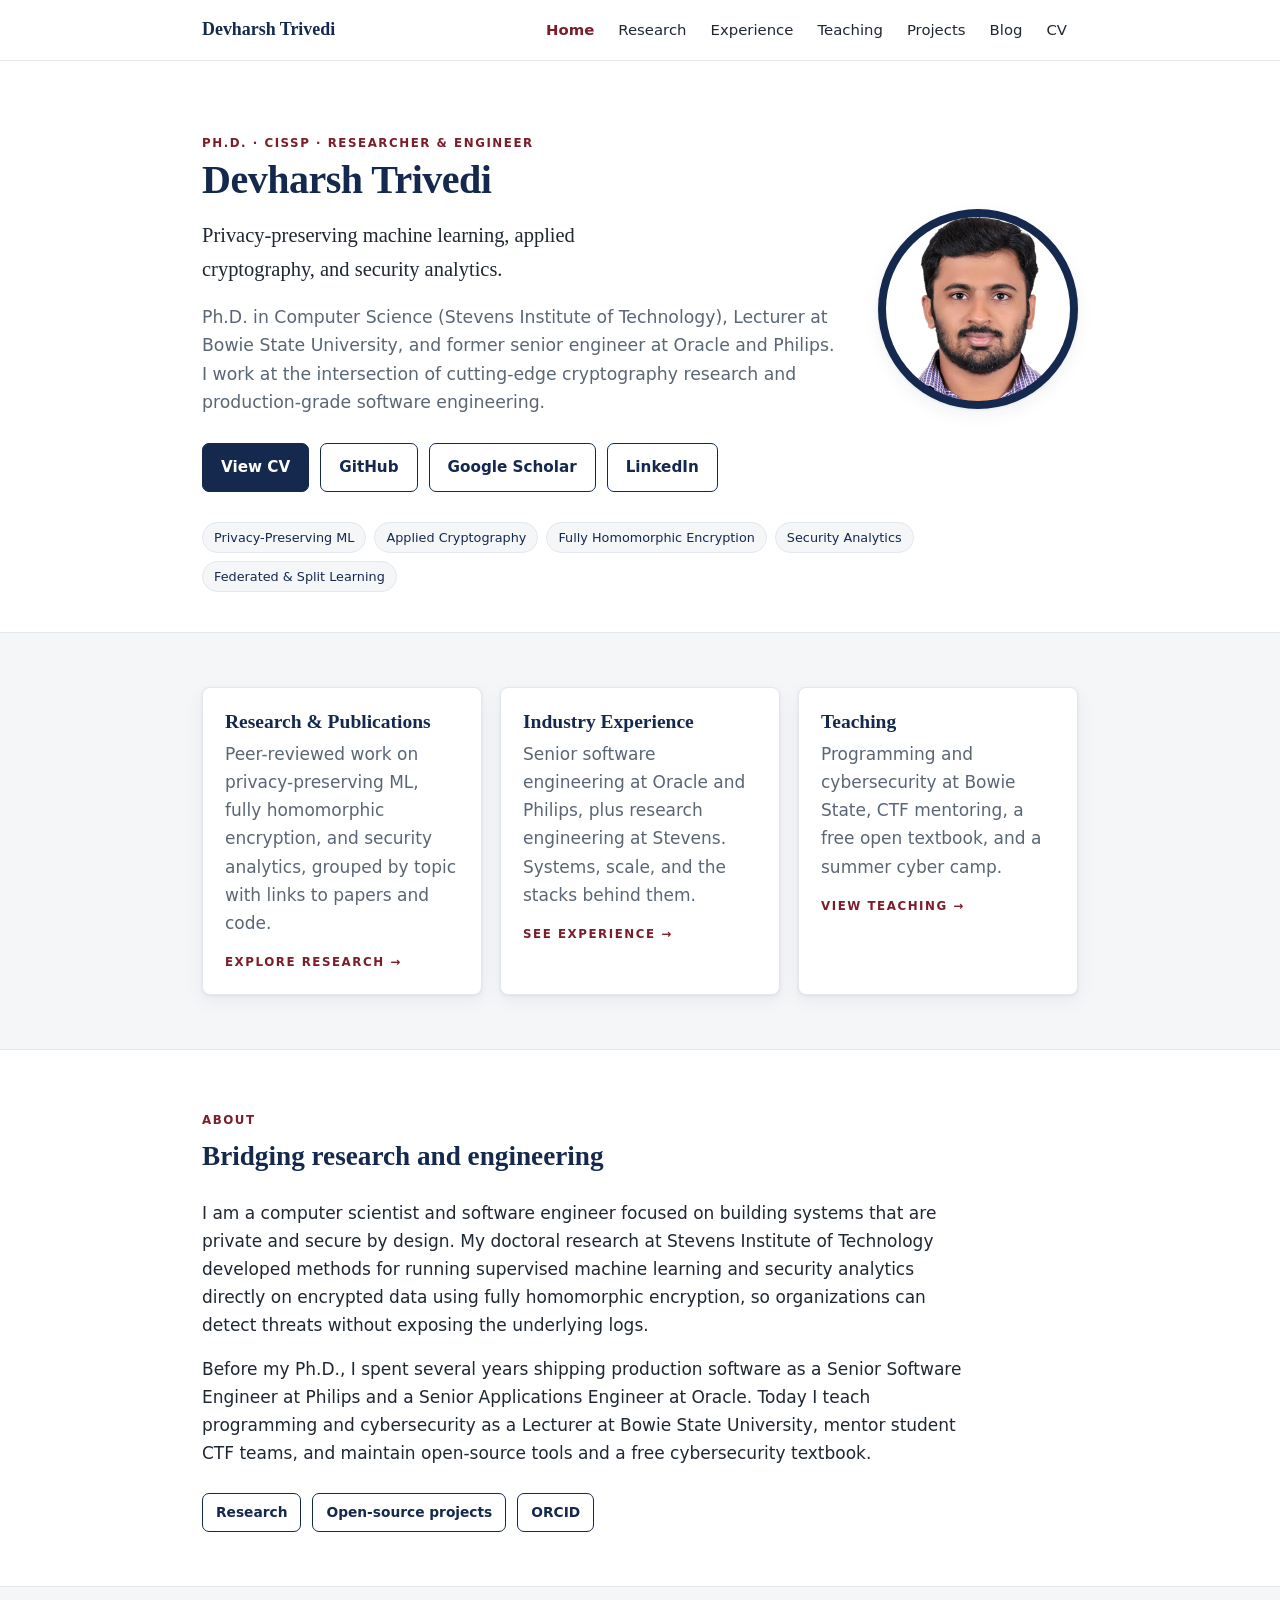
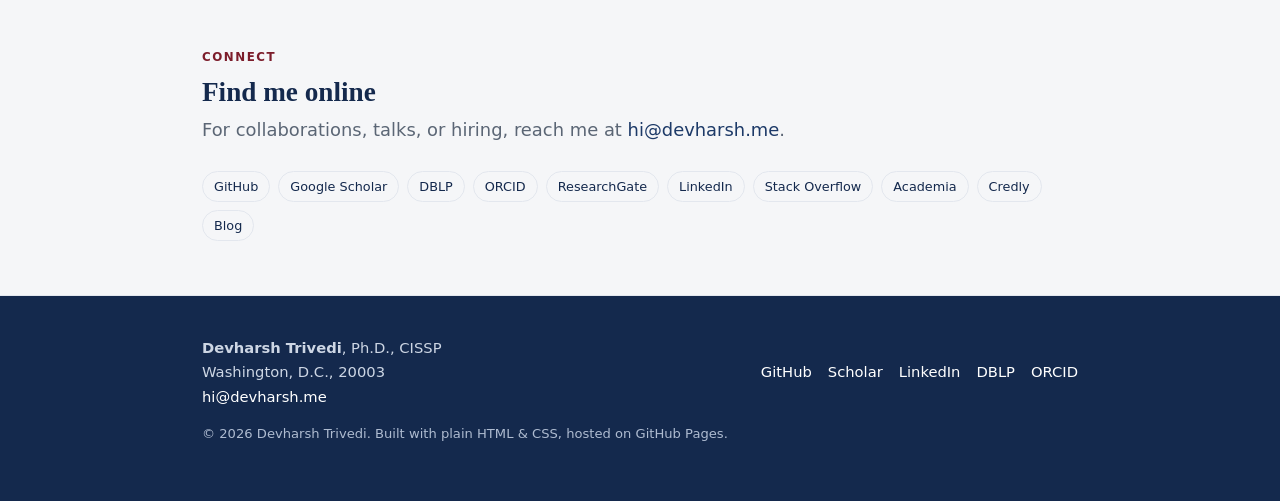
==== index.html @ 79690a41 "Launch portfolio site" ====
<!DOCTYPE html>
<html lang="en">
<head>
<meta charset="utf-8">
<meta name="viewport" content="width=device-width, initial-scale=1">
<title>Devharsh Trivedi - PhD, CISSP | Privacy-Preserving ML &amp; Applied Cryptography</title>
<meta name="description" content="Devharsh Trivedi, Ph.D., CISSP. Lecturer in Computer Science at Bowie State University and former senior engineer at Oracle and Philips. Research in privacy-preserving machine learning, applied cryptography, and security analytics.">
<meta name="author" content="Devharsh Trivedi">
<link rel="canonical" href="https://www.devharsh.me/">
<meta property="og:type" content="website">
<meta property="og:title" content="Devharsh Trivedi - PhD, CISSP">
<meta property="og:description" content="Privacy-preserving machine learning, applied cryptography, and security analytics. Lecturer at Bowie State; former senior engineer at Oracle and Philips.">
<meta property="og:url" content="https://www.devharsh.me/">
<link rel="stylesheet" href="assets/style.css">
</head>
<body>
<a class="skip-link" href="#main">Skip to main content</a>

<!-- ===== NAV (shared across pages) ===== -->
<nav class="nav" aria-label="Primary">
  <div class="nav-inner">
    <a class="brand" href="index.html">Devharsh Trivedi</a>
    <div class="nav-links">
      <a href="index.html" class="active" aria-current="page">Home</a>
      <a href="research.html">Research</a>
      <a href="experience.html">Experience</a>
      <a href="teaching.html">Teaching</a>
      <a href="projects.html">Projects</a>
      <a href="blog.html">Blog</a>
      <a href="cv.html">CV</a>
    </div>
  </div>
</nav>

<main id="main">

<!-- ===== HERO ===== -->
<header class="hero">
  <div class="wrap">
    <div class="hero-grid">
      <div>
        <span class="eyebrow">Ph.D. &middot; CISSP &middot; Researcher &amp; Engineer</span>
        <h1>Devharsh Trivedi</h1>
        <p class="tagline">Privacy-preserving machine learning, applied cryptography, and security analytics.</p>
        <p class="pitch">Ph.D. in Computer Science (Stevens Institute of Technology), Lecturer at Bowie State University, and former senior engineer at Oracle and Philips. I work at the intersection of cutting-edge cryptography research and production-grade software engineering.</p>
        <div class="btns">
          <a class="btn btn-primary" href="cv.html">View CV</a>
          <a class="btn btn-ghost" href="https://github.com/devharsh" target="_blank" rel="noopener">GitHub</a>
          <a class="btn btn-ghost" href="https://scholar.google.com/citations?user=zxkRN_MAAAAJ" target="_blank" rel="noopener">Google Scholar</a>
          <a class="btn btn-ghost" href="https://www.linkedin.com/in/devharsh/" target="_blank" rel="noopener">LinkedIn</a>
        </div>
      </div>
      <div>
        <div class="avatar-photo" id="avatar">
          <img src="assets/profile.jpg" alt="Devharsh Trivedi" onerror="document.getElementById('avatar').classList.add('is-empty');">
          <span class="avatar-mono" aria-hidden="true">DT</span>
        </div>
      </div>
    </div>
    <div class="tags" style="margin-top:30px;">
      <span class="tag">Privacy-Preserving ML</span>
      <span class="tag">Applied Cryptography</span>
      <span class="tag">Fully Homomorphic Encryption</span>
      <span class="tag">Security Analytics</span>
      <span class="tag">Federated &amp; Split Learning</span>
    </div>
  </div>
</header>

<!-- ===== TWO AUDIENCES / ZONES ===== -->
<section class="band">
  <div class="wrap">
    <div class="grid grid-3">
      <a class="card" href="research.html" style="color:inherit;">
        <h3>Research &amp; Publications</h3>
        <p class="muted">Peer-reviewed work on privacy-preserving ML, fully homomorphic encryption, and security analytics, grouped by topic with links to papers and code.</p>
        <p class="eyebrow">Explore research &rarr;</p>
      </a>
      <a class="card" href="experience.html" style="color:inherit;">
        <h3>Industry Experience</h3>
        <p class="muted">Senior software engineering at Oracle and Philips, plus research engineering at Stevens. Systems, scale, and the stacks behind them.</p>
        <p class="eyebrow">See experience &rarr;</p>
      </a>
      <a class="card" href="teaching.html" style="color:inherit;">
        <h3>Teaching</h3>
        <p class="muted">Programming and cybersecurity at Bowie State, CTF mentoring, a free open textbook, and a summer cyber camp.</p>
        <p class="eyebrow">View teaching &rarr;</p>
      </a>
    </div>
  </div>
</section>

<!-- ===== ABOUT ===== -->
<section>
  <div class="wrap">
    <div class="section-head">
      <span class="kicker">About</span>
      <h2>Bridging research and engineering</h2>
    </div>
    <p>I am a computer scientist and software engineer focused on building systems that are private and secure by design. My doctoral research at Stevens Institute of Technology developed methods for running supervised machine learning and security analytics directly on encrypted data using fully homomorphic encryption, so organizations can detect threats without exposing the underlying logs.</p>
    <p>Before my Ph.D., I spent several years shipping production software as a Senior Software Engineer at Philips and a Senior Applications Engineer at Oracle. Today I teach programming and cybersecurity as a Lecturer at Bowie State University, mentor student CTF teams, and maintain open-source tools and a free cybersecurity textbook.</p>
    <div class="btns">
      <a class="btn btn-ghost btn-sm" href="research.html">Research</a>
      <a class="btn btn-ghost btn-sm" href="projects.html">Open-source projects</a>
      <a class="btn btn-ghost btn-sm" href="https://orcid.org/0000-0001-6374-7249" target="_blank" rel="noopener">ORCID</a>
    </div>
  </div>
</section>

<!-- ===== CONNECT ===== -->
<section class="band">
  <div class="wrap">
    <div class="section-head">
      <span class="kicker">Connect</span>
      <h2>Find me online</h2>
      <p class="lede">For collaborations, talks, or hiring, reach me at <a href="mailto:hi@devharsh.me">hi@devharsh.me</a>.</p>
    </div>
    <div class="tags">
      <a class="tag" href="https://github.com/devharsh" target="_blank" rel="noopener">GitHub</a>
      <a class="tag" href="https://scholar.google.com/citations?user=zxkRN_MAAAAJ" target="_blank" rel="noopener">Google Scholar</a>
      <a class="tag" href="https://dblp.org/pid/288/3509.html" target="_blank" rel="noopener">DBLP</a>
      <a class="tag" href="https://orcid.org/0000-0001-6374-7249" target="_blank" rel="noopener">ORCID</a>
      <a class="tag" href="https://www.researchgate.net/profile/Devharsh-Trivedi" target="_blank" rel="noopener">ResearchGate</a>
      <a class="tag" href="https://www.linkedin.com/in/devharsh/" target="_blank" rel="noopener">LinkedIn</a>
      <a class="tag" href="https://stackoverflow.com/users/4064166/devharsh-trivedi" target="_blank" rel="noopener">Stack Overflow</a>
      <a class="tag" href="https://stevens.academia.edu/devharsh" target="_blank" rel="noopener">Academia</a>
      <a class="tag" href="https://www.credly.com/users/devharsh-trivedi/badges" target="_blank" rel="noopener">Credly</a>
      <a class="tag" href="https://blog.devharsh.me/" target="_blank" rel="noopener">Blog</a>
    </div>
  </div>
</section>

<!-- ===== FOOTER (shared across pages) ===== -->
</main>

<footer>
  <div class="wrap">
    <div class="foot-grid">
      <div>
        <strong>Devharsh Trivedi</strong>, Ph.D., CISSP<br>
        Washington, D.C., 20003<br>
        <a href="mailto:hi@devharsh.me">hi@devharsh.me</a>
      </div>
      <div class="foot-links">
        <a href="https://github.com/devharsh" target="_blank" rel="noopener">GitHub</a>
        <a href="https://scholar.google.com/citations?user=zxkRN_MAAAAJ" target="_blank" rel="noopener">Scholar</a>
        <a href="https://www.linkedin.com/in/devharsh/" target="_blank" rel="noopener">LinkedIn</a>
        <a href="https://dblp.org/pid/288/3509.html" target="_blank" rel="noopener">DBLP</a>
        <a href="https://orcid.org/0000-0001-6374-7249" target="_blank" rel="noopener">ORCID</a>
      </div>
    </div>
    <p class="foot-note">&copy; <span id="yr">2026</span> Devharsh Trivedi. Built with plain HTML &amp; CSS, hosted on GitHub Pages.</p>
  </div>
</footer>
<script>document.getElementById('yr').textContent=new Date().getFullYear();</script>
</body>
</html>
---- assets/style.css ----
/* =========================================================
   Devharsh Trivedi - personal site
   Classic professional theme (navy + burgundy, light)
   Hand-built static CSS, no build step.
   ========================================================= */

:root{
  --ink:#1f2733;
  --muted:#5b6675;
  --bg:#ffffff;
  --band:#f5f6f8;
  --line:#e3e7ee;
  --navy:#14294d;
  --navy-700:#1d3a68;
  --accent:#7c1d2b;
  --accent-700:#651622;
  --serif:Georgia,"Times New Roman",Times,serif;
  --sans:system-ui,-apple-system,"Segoe UI",Roboto,Helvetica,Arial,sans-serif;
  --maxw:920px;
  --radius:8px;
  --shadow:0 1px 3px rgba(20,41,77,.07),0 6px 18px rgba(20,41,77,.06);
}

*{box-sizing:border-box;}
html{scroll-behavior:smooth;}
body{
  margin:0;
  font-family:var(--sans);
  color:var(--ink);
  background:var(--bg);
  line-height:1.65;
  font-size:17px;
  -webkit-font-smoothing:antialiased;
  text-rendering:optimizeLegibility;
}

/* ---------- Layout ---------- */
.wrap{max-width:var(--maxw);margin:0 auto;padding:0 22px;}
section{padding:54px 0;}
.band{background:var(--band);border-top:1px solid var(--line);border-bottom:1px solid var(--line);}
.lede{font-size:1.12rem;color:var(--muted);}

/* ---------- Typography ---------- */
h1,h2,h3,h4{font-family:var(--serif);color:var(--navy);line-height:1.25;margin:0 0 .5em;font-weight:700;}
h1{font-size:2.5rem;letter-spacing:-.5px;}
h2{font-size:1.7rem;}
h3{font-size:1.22rem;}
p{margin:0 0 1rem;}
a{color:var(--navy-700);text-decoration:none;}
a:hover{color:var(--accent);text-decoration:underline;}
.section-head{margin-bottom:26px;}
.section-head h2{margin-bottom:6px;}
.section-head .kicker{display:inline-block;font-family:var(--sans);font-size:.74rem;font-weight:700;letter-spacing:.13em;text-transform:uppercase;color:var(--accent);margin-bottom:8px;}
.eyebrow{font-family:var(--sans);font-size:.74rem;font-weight:700;letter-spacing:.13em;text-transform:uppercase;color:var(--accent);}

/* ---------- Top navigation ---------- */
.nav{position:sticky;top:0;z-index:50;background:rgba(255,255,255,.94);backdrop-filter:saturate(180%) blur(8px);border-bottom:1px solid var(--line);}
.nav-inner{max-width:var(--maxw);margin:0 auto;padding:0 22px;display:flex;align-items:center;justify-content:space-between;min-height:60px;gap:18px;}
.brand{font-family:var(--serif);font-weight:700;font-size:1.12rem;color:var(--navy);white-space:nowrap;}
.brand:hover{text-decoration:none;color:var(--navy);}
.brand .pip{color:var(--accent);}
.nav-links{display:flex;flex-wrap:wrap;gap:2px;align-items:center;}
.nav-links a{font-family:var(--sans);font-size:.93rem;color:var(--ink);padding:8px 11px;border-radius:6px;font-weight:500;}
.nav-links a:hover{background:var(--band);color:var(--navy);text-decoration:none;}
.nav-links a.active{color:var(--accent);font-weight:700;}
.nav-toggle{display:none;}

/* ---------- Hero ---------- */
.hero{padding:66px 0 40px;}
.hero .eyebrow{margin-bottom:14px;}
.hero h1{margin-bottom:14px;}
.hero .tagline{font-size:1.28rem;color:var(--ink);font-family:var(--serif);max-width:38ch;}
.hero .pitch{font-size:1.08rem;color:var(--muted);max-width:62ch;margin-top:14px;}
.hero-grid{display:grid;grid-template-columns:1fr auto;gap:40px;align-items:center;}
.avatar{width:172px;height:172px;border-radius:50%;object-fit:cover;border:4px solid #fff;box-shadow:var(--shadow);}
.avatar-fallback{width:172px;height:172px;border-radius:50%;display:flex;align-items:center;justify-content:center;background:var(--navy);color:#fff;font-family:var(--serif);font-size:3.4rem;font-weight:700;box-shadow:var(--shadow);}
.avatar-photo{width:200px;height:200px;border-radius:50%;background:var(--navy);box-shadow:var(--shadow);display:flex;align-items:center;justify-content:center;overflow:hidden;}
.avatar-photo img{width:184px;height:184px;object-fit:cover;border-radius:50%;display:block;}
.avatar-photo .avatar-mono{display:none;font-family:var(--serif);font-size:3.4rem;font-weight:700;color:#fff;}
.avatar-photo.is-empty img{display:none;}
.avatar-photo.is-empty .avatar-mono{display:block;}

/* ---------- Buttons ---------- */
.btns{display:flex;flex-wrap:wrap;gap:11px;margin-top:26px;}
.btn{display:inline-flex;align-items:center;gap:8px;font-family:var(--sans);font-size:.95rem;font-weight:600;padding:11px 18px;border-radius:7px;border:1.5px solid var(--navy);transition:transform .04s ease, background .15s ease, color .15s ease;cursor:pointer;}
.btn:hover{text-decoration:none;transform:translateY(-1px);}
.btn-primary{background:var(--navy);color:#fff;}
.btn-primary:hover{background:var(--navy-700);color:#fff;}
.btn-ghost{background:transparent;color:var(--navy);}
.btn-ghost:hover{background:var(--navy);color:#fff;}
.btn-sm{padding:7px 13px;font-size:.86rem;border-width:1px;}

/* ---------- Cards / lists ---------- */
.grid{display:grid;gap:18px;}
.grid-2{grid-template-columns:repeat(2,1fr);}
.grid-3{grid-template-columns:repeat(3,1fr);}
.card{background:#fff;border:1px solid var(--line);border-radius:var(--radius);padding:22px;box-shadow:var(--shadow);}
.card h3{margin-bottom:6px;}
.card p:last-child{margin-bottom:0;}
.card .meta{font-size:.82rem;color:var(--muted);font-family:var(--sans);}

.highlight-card{border-left:4px solid var(--accent);}

/* Focus areas pills */
.tags{display:flex;flex-wrap:wrap;gap:8px;margin-top:6px;}
.tag{font-family:var(--sans);font-size:.8rem;background:var(--band);border:1px solid var(--line);color:var(--navy);padding:4px 11px;border-radius:999px;}

/* ---------- Publications ---------- */
.pub-group{margin-bottom:34px;}
.pub-group:last-child{margin-bottom:0;}
.pub-group h3{padding-bottom:8px;border-bottom:2px solid var(--line);}
.pub{padding:16px 0;border-bottom:1px solid var(--line);}
.pub:last-child{border-bottom:none;}
.pub .title{font-weight:600;color:var(--navy);font-size:1.04rem;}
.pub .authors{font-size:.93rem;color:var(--ink);margin:3px 0;}
.pub .venue{font-size:.9rem;color:var(--muted);font-style:italic;}
.pub .links{margin-top:7px;display:flex;flex-wrap:wrap;gap:7px;}
.pub .links a{font-size:.82rem;font-family:var(--sans);background:var(--band);border:1px solid var(--line);padding:3px 10px;border-radius:6px;color:var(--navy-700);}
.pub .links a:hover{background:var(--navy);color:#fff;text-decoration:none;}
.you{font-weight:700;color:var(--accent);}

/* ---------- Experience / timeline ---------- */
.role{border-left:3px solid var(--line);padding:0 0 26px 22px;position:relative;}
.role:last-child{padding-bottom:0;}
.role::before{content:"";position:absolute;left:-8px;top:4px;width:13px;height:13px;border-radius:50%;background:var(--navy);border:3px solid #fff;box-shadow:0 0 0 1px var(--line);}
.role h3{margin-bottom:2px;}
.role .org{font-family:var(--sans);font-weight:600;color:var(--ink);}
.role .when{font-family:var(--sans);font-size:.85rem;color:var(--muted);margin-bottom:8px;}
.note{background:#fff8e6;border:1px solid #f0e0a8;border-radius:7px;padding:12px 15px;font-size:.9rem;color:#6b5a16;}

/* ---------- Definition rows (education etc.) ---------- */
.deflist{display:grid;gap:14px;}
.defrow{display:grid;grid-template-columns:120px 1fr;gap:16px;}
.defrow .yr{font-family:var(--sans);font-weight:700;color:var(--accent);font-size:.92rem;padding-top:2px;}

/* ---------- Footer ---------- */
footer{background:var(--navy);color:#cdd6e4;padding:40px 0;font-size:.92rem;}
footer a{color:#fff;}
footer a:hover{color:#fff;text-decoration:underline;}
.foot-grid{display:flex;flex-wrap:wrap;justify-content:space-between;gap:20px;align-items:center;}
.foot-links{display:flex;flex-wrap:wrap;gap:16px;}
.foot-note{color:#8ea0bd;font-size:.82rem;margin-top:14px;}

/* ---------- Misc ---------- */
.center{text-align:center;}
.muted{color:var(--muted);}
hr.rule{border:none;border-top:1px solid var(--line);margin:30px 0;}
.icon{width:16px;height:16px;vertical-align:-2px;}

/* ---------- Responsive ---------- */
@media (max-width:760px){
  body{font-size:16px;}
  h1{font-size:2rem;}
  h2{font-size:1.45rem;}
  .hero-grid{grid-template-columns:1fr;gap:24px;}
  .hero{padding:40px 0 26px;}
  .avatar,.avatar-fallback,.avatar-photo{width:132px;height:132px;}
  .avatar-fallback,.avatar-photo .avatar-mono{font-size:2.6rem;}
  .avatar-photo img{width:118px;height:118px;}
  .grid-2,.grid-3{grid-template-columns:1fr;}
  .defrow{grid-template-columns:74px 1fr;gap:12px;}
  .nav-links{gap:0;}
  .nav-links a{padding:7px 8px;font-size:.86rem;}
}
@media print{
  .nav,footer .foot-links,.btns,.skip-link{display:none;}
  body{font-size:12pt;}
}

/* ===================================================================
   Accessibility
   =================================================================== */
.skip-link{position:absolute;left:8px;top:-52px;background:var(--navy);color:#fff;padding:11px 18px;border-radius:0 0 8px 8px;z-index:200;font-weight:600;transition:top .15s ease;}
.skip-link:focus{top:0;}
:focus-visible{outline:3px solid var(--accent);outline-offset:2px;border-radius:4px;}
.btn:focus-visible,.tag:focus-visible,.nav-links a:focus-visible,.brand:focus-visible,.card:focus-visible{outline:3px solid var(--accent);outline-offset:3px;}
#main{scroll-margin-top:72px;}
:target{scroll-margin-top:84px;}
@media (prefers-reduced-motion: reduce){
  html{scroll-behavior:auto;}
  *,*::before,*::after{animation-duration:.001ms!important;animation-iteration-count:1!important;transition-duration:.001ms!important;}
  .btn:hover{transform:none;}
}
@media (prefers-contrast: more){
  :root{--muted:#39424f;--line:#c2cad6;}
  .nav{background:#fff;}
  .tag{border-color:#9aa6b6;}
}

/* ===================================================================
   Responsive refinements (fluid type, tablet + mobile)
   =================================================================== */
h1{font-size:clamp(1.9rem,5vw,2.5rem);}
h2{font-size:clamp(1.35rem,3.4vw,1.7rem);}
.hero .tagline{font-size:clamp(1.08rem,2.8vw,1.28rem);}
.hero .pitch{font-size:clamp(1rem,2.4vw,1.08rem);}
section p{max-width:72ch;}
.foot-note{color:#aebbd0;}

/* Tablet: 3-up grids collapse to 2-up */
@media (max-width:860px){
  .grid-3{grid-template-columns:repeat(2,1fr);}
}

/* Mobile: brand on its own row, nav links scroll horizontally */
@media (max-width:620px){
  .nav-inner{flex-direction:column;align-items:stretch;gap:2px;min-height:0;padding-top:8px;padding-bottom:6px;}
  .brand{padding:2px 0;}
  .nav-links{flex-wrap:nowrap;overflow-x:auto;gap:2px;padding-bottom:2px;scrollbar-width:none;-webkit-overflow-scrolling:touch;}
  .nav-links::-webkit-scrollbar{display:none;}
  .nav-links a{white-space:nowrap;padding:10px 12px;}
  #main{scroll-margin-top:104px;}
  .grid-2,.grid-3{grid-template-columns:1fr;}
  .btn{padding:12px 16px;}
}
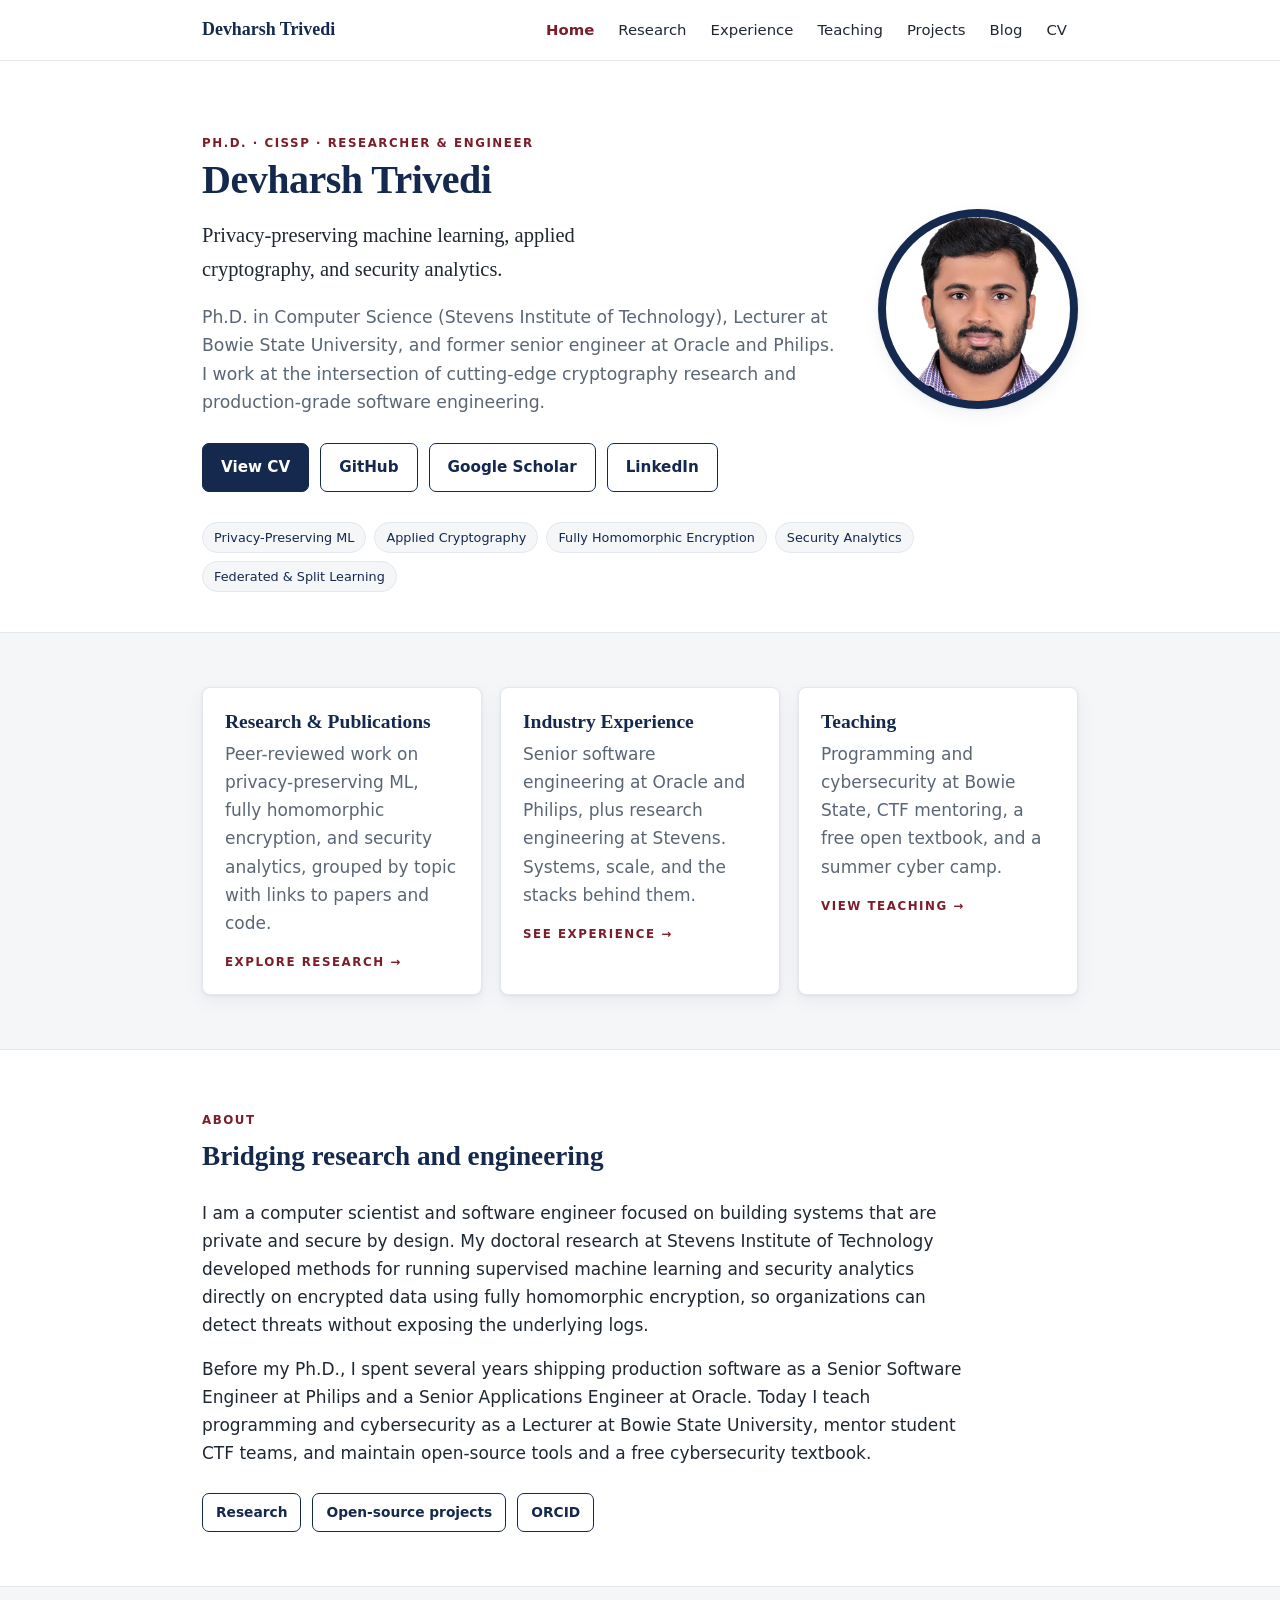
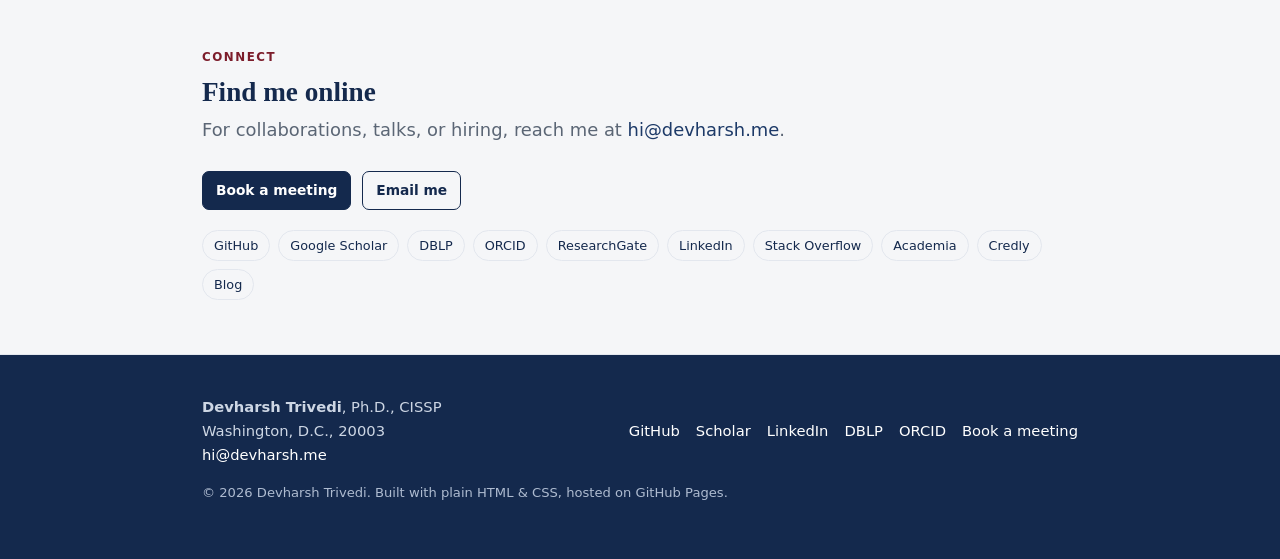
==== commit 6ceb8cec: "book a meeting" ====
--- a/index.html
+++ b/index.html
@@ -115,6 +115,10 @@
       <h2>Find me online</h2>
       <p class="lede">For collaborations, talks, or hiring, reach me at <a href="mailto:hi@devharsh.me">hi@devharsh.me</a>.</p>
     </div>
+    <div class="btns" style="margin-bottom:20px;">
+      <a class="btn btn-primary btn-sm" href="https://blog.devharsh.me/p/book-meeting.html" target="_blank" rel="noopener">Book a meeting</a>
+      <a class="btn btn-ghost btn-sm" href="mailto:hi@devharsh.me">Email me</a>
+    </div>
     <div class="tags">
       <a class="tag" href="https://github.com/devharsh" target="_blank" rel="noopener">GitHub</a>
       <a class="tag" href="https://scholar.google.com/citations?user=zxkRN_MAAAAJ" target="_blank" rel="noopener">Google Scholar</a>
@@ -147,6 +151,7 @@
         <a href="https://www.linkedin.com/in/devharsh/" target="_blank" rel="noopener">LinkedIn</a>
         <a href="https://dblp.org/pid/288/3509.html" target="_blank" rel="noopener">DBLP</a>
         <a href="https://orcid.org/0000-0001-6374-7249" target="_blank" rel="noopener">ORCID</a>
+        <a href="https://blog.devharsh.me/p/book-meeting.html" target="_blank" rel="noopener">Book a meeting</a>
       </div>
     </div>
     <p class="foot-note">&copy; <span id="yr">2026</span> Devharsh Trivedi. Built with plain HTML &amp; CSS, hosted on GitHub Pages.</p>
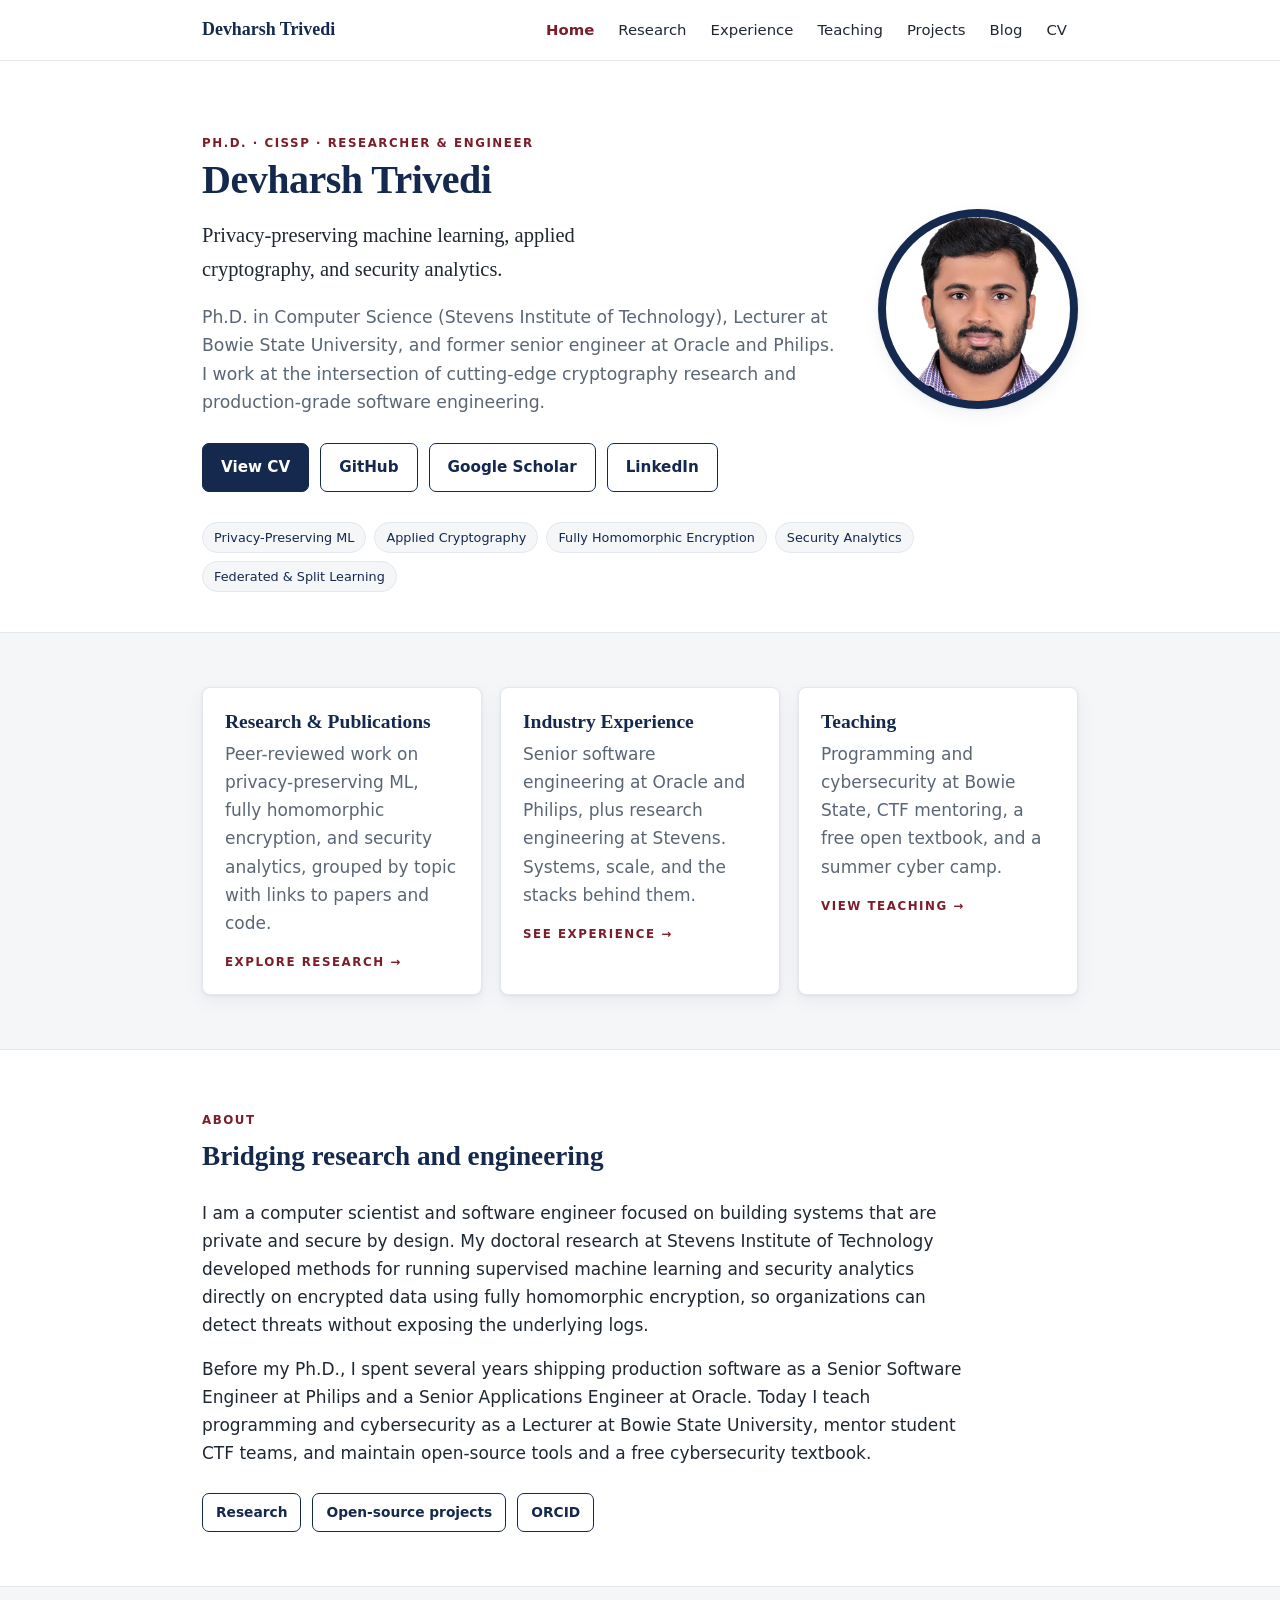
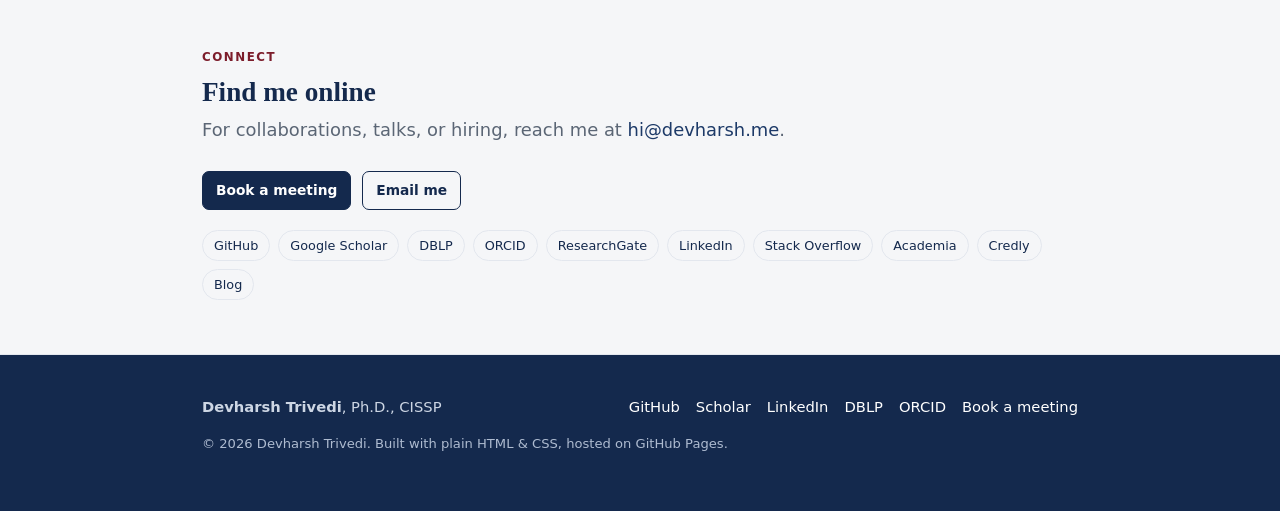
==== commit 8abffd43: "footer update" ====
--- a/index.html
+++ b/index.html
@@ -141,9 +141,7 @@
   <div class="wrap">
     <div class="foot-grid">
       <div>
-        <strong>Devharsh Trivedi</strong>, Ph.D., CISSP<br>
-        Washington, D.C., 20003<br>
-        <a href="mailto:hi@devharsh.me">hi@devharsh.me</a>
+        <strong>Devharsh Trivedi</strong>, Ph.D., CISSP
       </div>
       <div class="foot-links">
         <a href="https://github.com/devharsh" target="_blank" rel="noopener">GitHub</a>
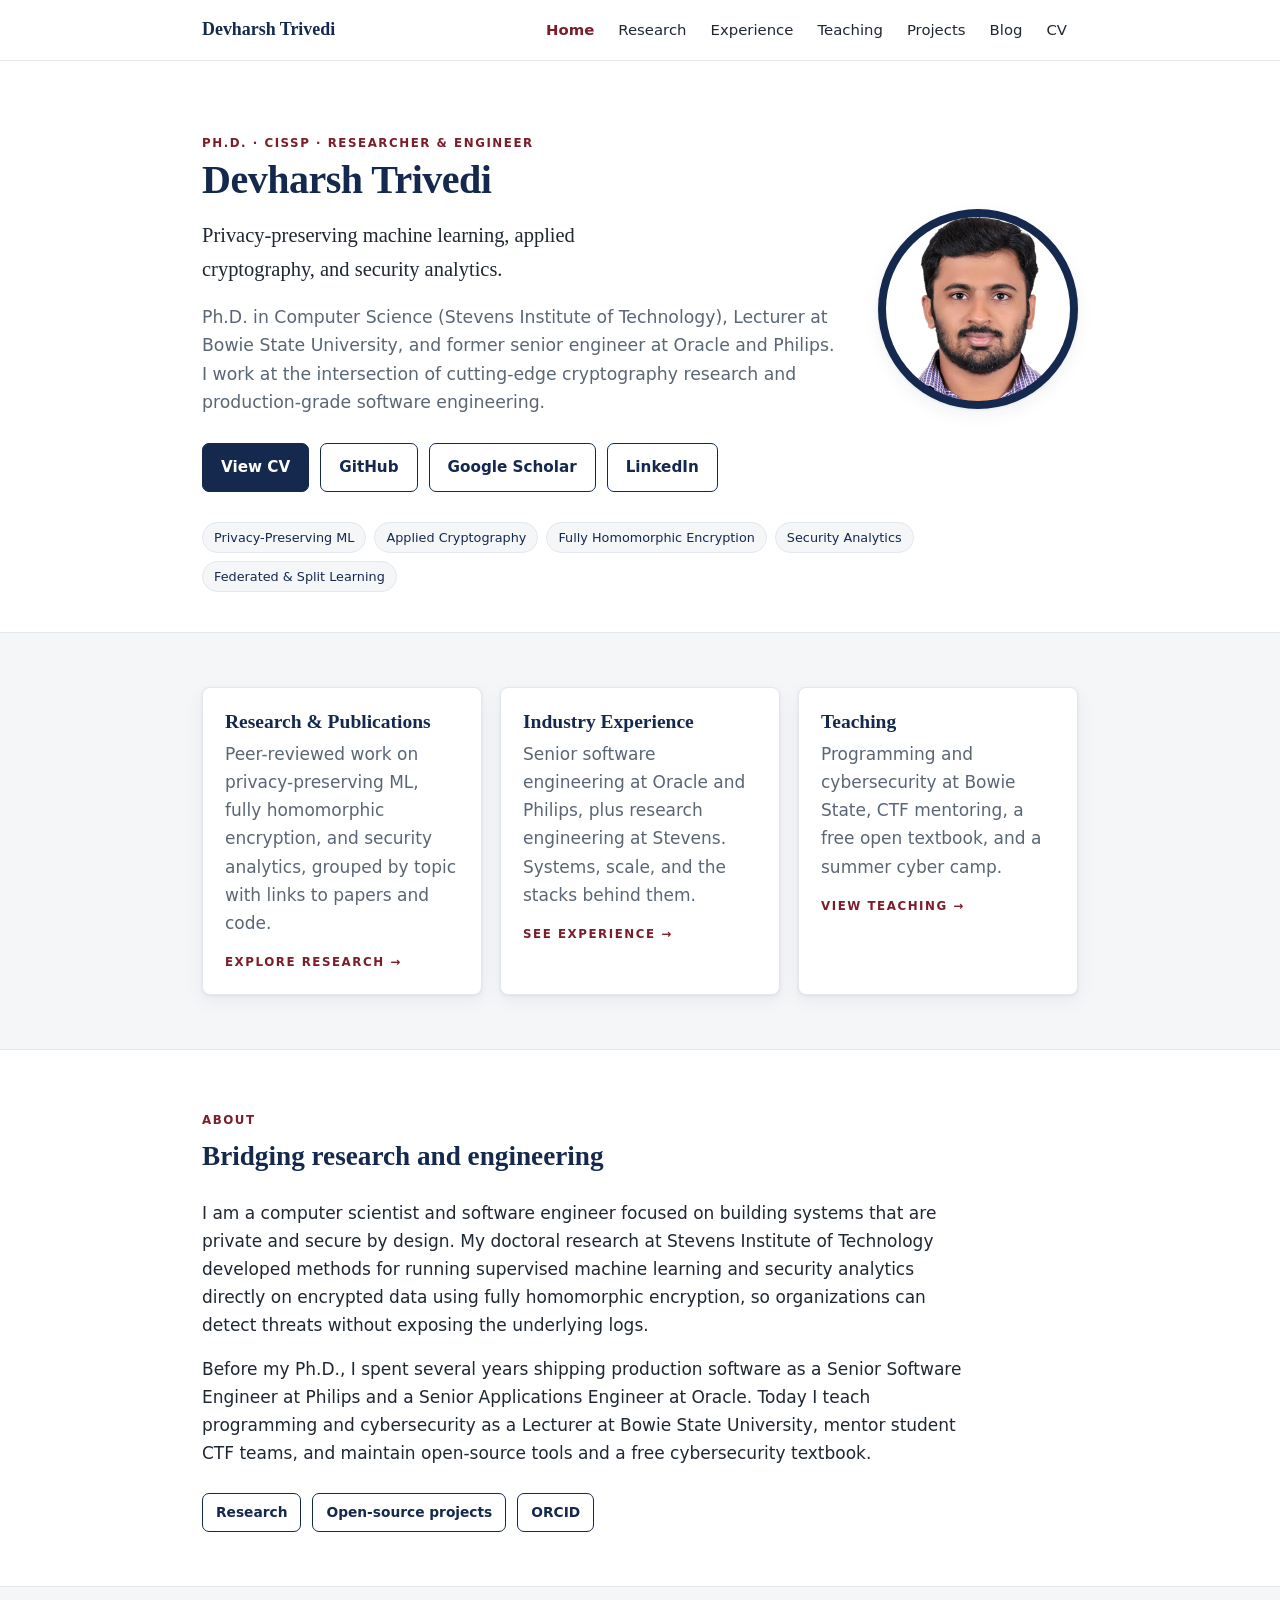
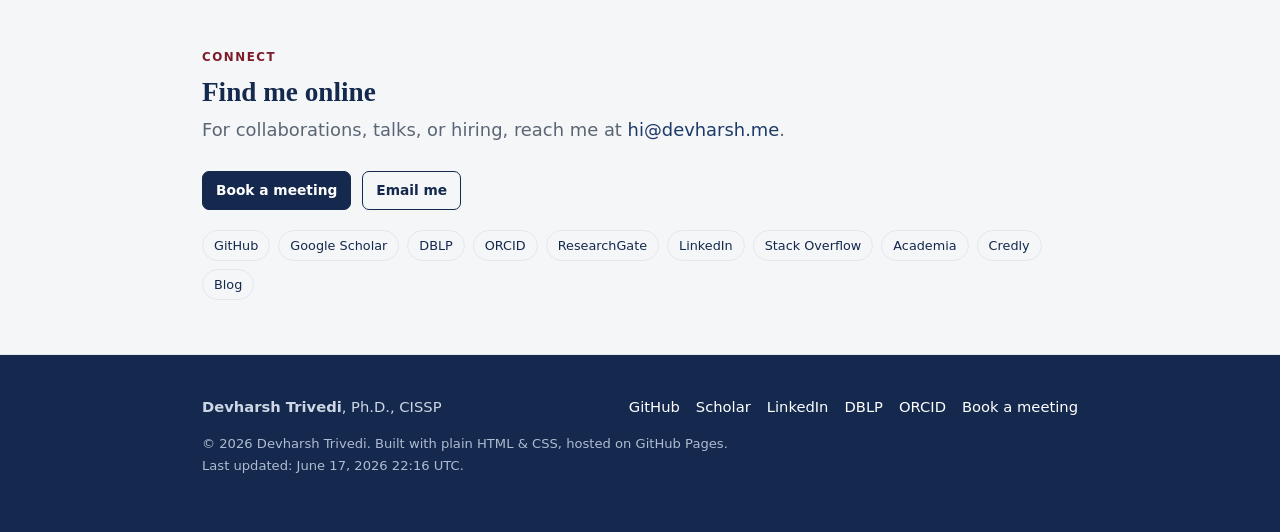
==== commit c2d99d1b: "feat(research): publications metadata, BibTeX, DOIs, and footer polish - Inline BibTeX toggle in the" ====
--- a/index.html
+++ b/index.html
@@ -152,7 +152,7 @@
         <a href="https://blog.devharsh.me/p/book-meeting.html" target="_blank" rel="noopener">Book a meeting</a>
       </div>
     </div>
-    <p class="foot-note">&copy; <span id="yr">2026</span> Devharsh Trivedi. Built with plain HTML &amp; CSS, hosted on GitHub Pages.</p>
+    <p class="foot-note">&copy; <span id="yr">2026</span> Devharsh Trivedi. Built with plain HTML &amp; CSS, hosted on GitHub Pages.<br>Last updated: June 17, 2026 22:16 UTC.</p>
   </div>
 </footer>
 <script>document.getElementById('yr').textContent=new Date().getFullYear();</script>
--- a/assets/style.css
+++ b/assets/style.css
@@ -114,7 +114,7 @@
 .pub .title{font-weight:600;color:var(--navy);font-size:1.04rem;}
 .pub .authors{font-size:.93rem;color:var(--ink);margin:3px 0;}
 .pub .venue{font-size:.9rem;color:var(--muted);font-style:italic;}
-.pub .links{margin-top:7px;display:flex;flex-wrap:wrap;gap:7px;}
+.pub .links{margin-top:7px;display:flex;flex-wrap:wrap;gap:7px;align-items:center;}
 .pub .links a{font-size:.82rem;font-family:var(--sans);background:var(--band);border:1px solid var(--line);padding:3px 10px;border-radius:6px;color:var(--navy-700);}
 .pub .links a:hover{background:var(--navy);color:#fff;text-decoration:none;}
 .you{font-weight:700;color:var(--accent);}
@@ -213,3 +213,19 @@
   .grid-2,.grid-3{grid-template-columns:1fr;}
   .btn{padding:12px 16px;}
 }
+
+/* ===================================================================
+   BibTeX toggle + copy (Research page)
+   =================================================================== */
+.bib{margin:0;}
+.bib[open]{flex-basis:100%;margin-top:4px;}
+.bib summary{cursor:pointer;display:inline-block;font-family:var(--sans);font-size:.82rem;font-weight:600;color:var(--navy-700);list-style:none;padding:3px 10px;border:1px solid var(--line);border-radius:6px;background:var(--band);}
+.bib summary::-webkit-details-marker{display:none;}
+.bib summary:hover{color:#fff;background:var(--navy);border-color:var(--navy);}
+.bib[open] summary{color:#fff;background:var(--navy);border-color:var(--navy);margin-bottom:8px;}
+.bibwrap{position:relative;}
+.bibwrap pre{margin:0;background:#0f1b33;color:#e7edf6;border-radius:8px;padding:14px 14px 14px;overflow-x:auto;font-size:.78rem;line-height:1.55;white-space:pre;font-family:ui-monospace,SFMono-Regular,Menlo,Consolas,monospace;}
+.copybtn{position:absolute;top:8px;right:8px;font-family:var(--sans);font-size:.72rem;font-weight:700;letter-spacing:.02em;background:var(--accent);color:#fff;border:none;border-radius:5px;padding:5px 11px;cursor:pointer;}
+.copybtn:hover{background:var(--accent-700);}
+.copybtn.copied{background:#1f7a3d;}
+.codetag{font-weight:700;}
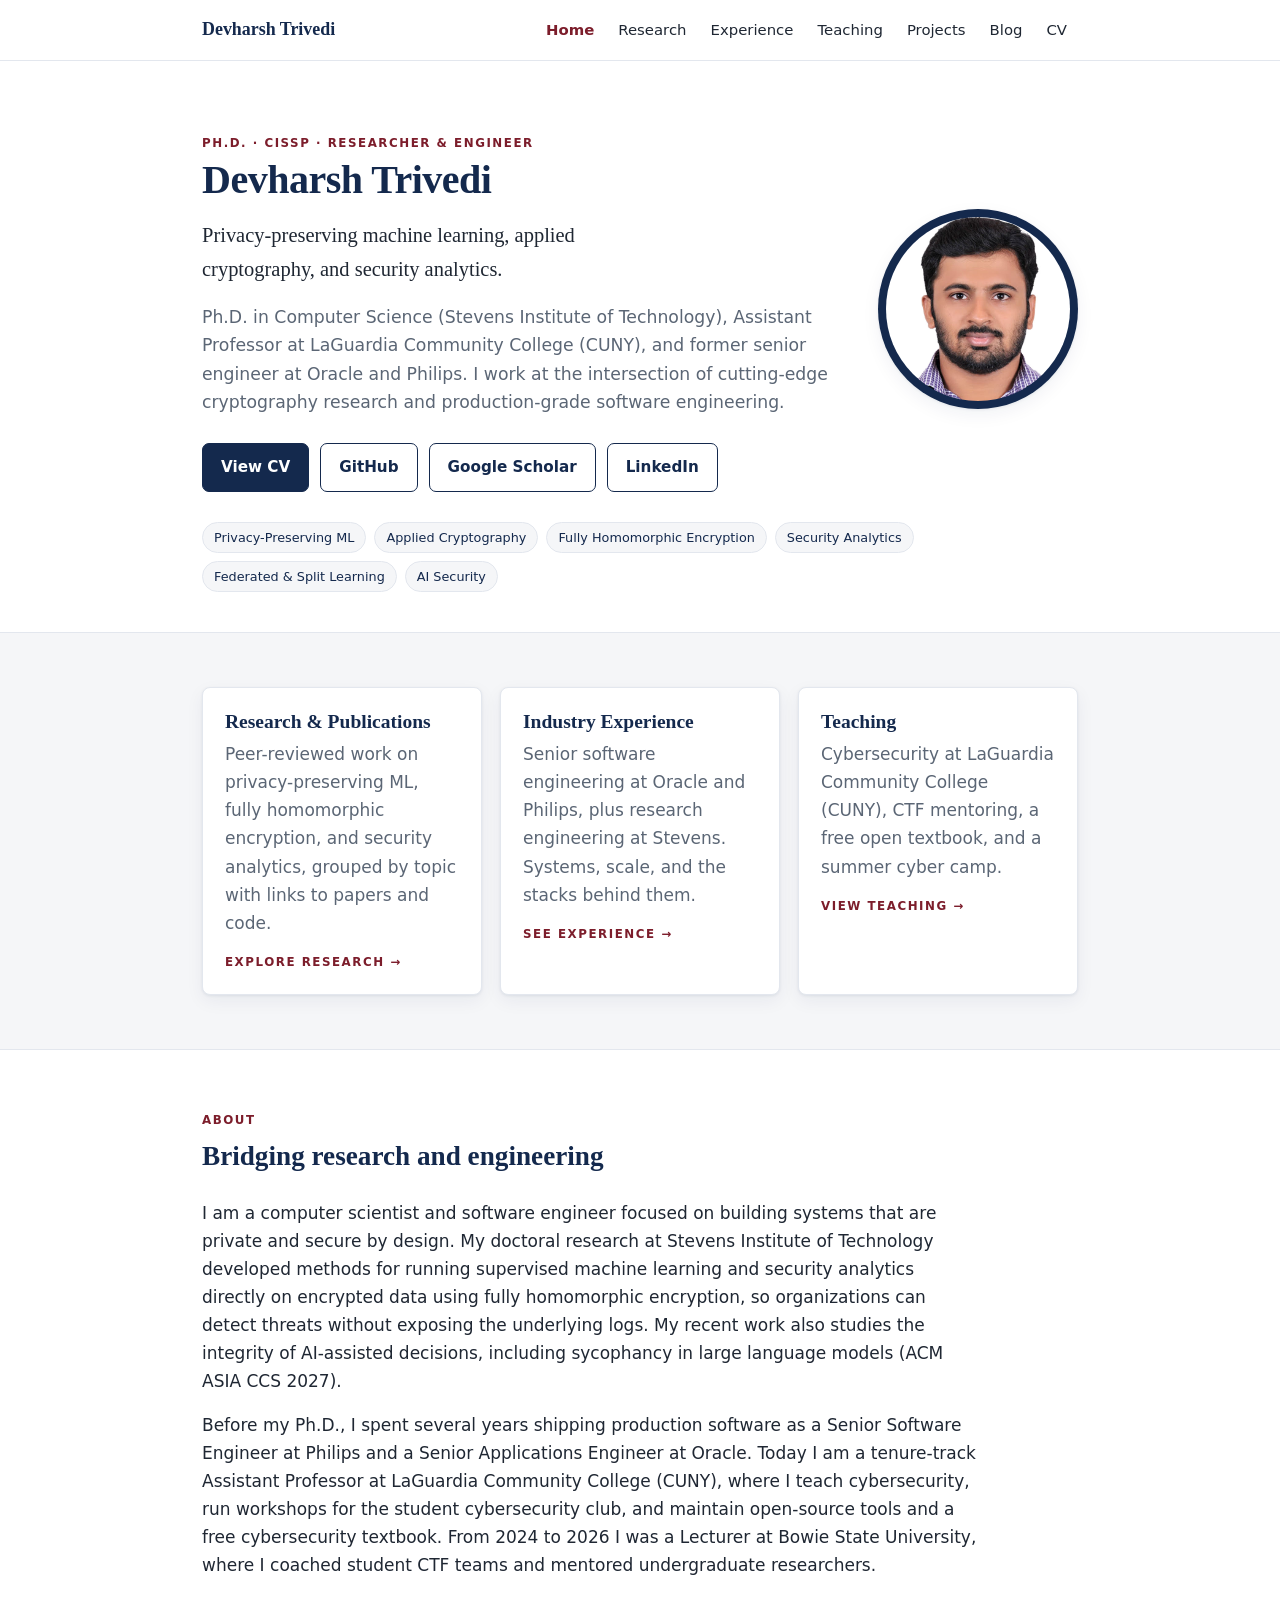
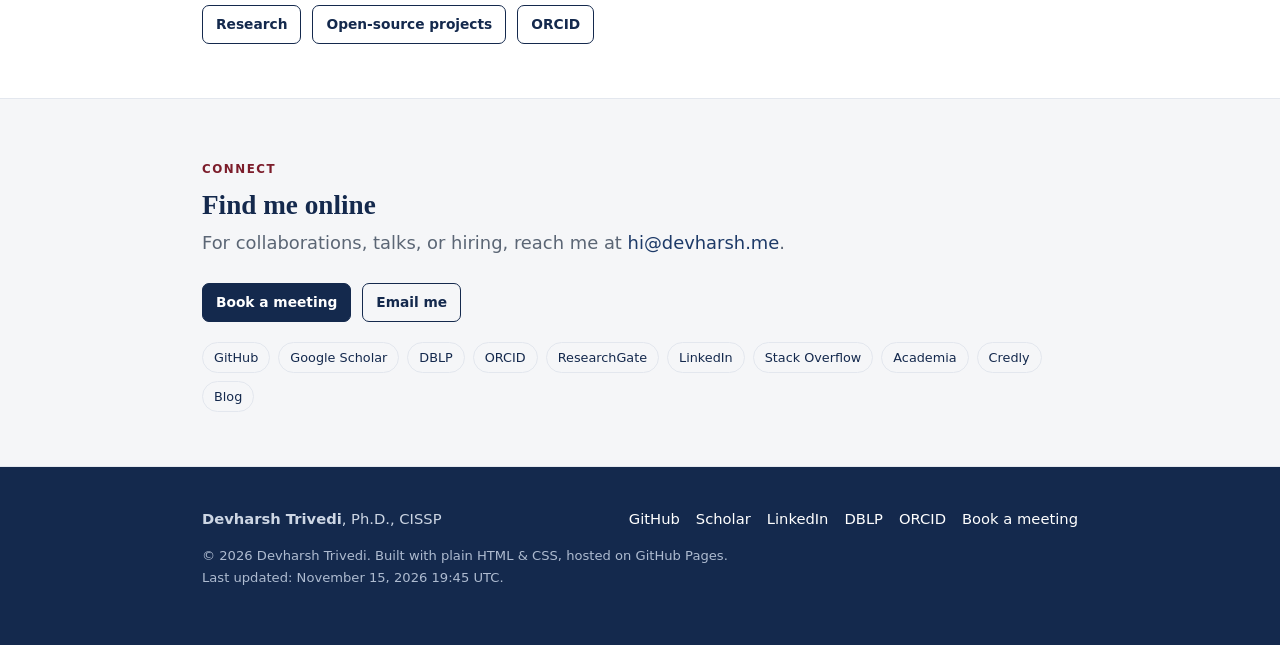
==== commit e4f9f4da: "Update site for LaGuardia appointment and 2026-2027 publications - Position: Assistant Professor at " ====
--- a/index.html
+++ b/index.html
@@ -3,15 +3,113 @@
 <head>
 <meta charset="utf-8">
 <meta name="viewport" content="width=device-width, initial-scale=1">
-<title>Devharsh Trivedi - PhD, CISSP | Privacy-Preserving ML &amp; Applied Cryptography</title>
-<meta name="description" content="Devharsh Trivedi, Ph.D., CISSP. Lecturer in Computer Science at Bowie State University and former senior engineer at Oracle and Philips. Research in privacy-preserving machine learning, applied cryptography, and security analytics.">
+<title>Devharsh Trivedi - PhD, CISSP, Privacy &amp; Cryptography</title>
+<meta name="description" content="Devharsh Trivedi, PhD, CISSP. Assistant Professor at LaGuardia Community College (CUNY), former Oracle and Philips engineer. Privacy-preserving ML, AI security.">
+<link rel="canonical" href="https://www.devharsh.me/">
+<link rel="stylesheet" href="assets/style.css">
 <meta name="author" content="Devharsh Trivedi">
-<link rel="canonical" href="https://www.devharsh.me/">
-<meta property="og:type" content="website">
-<meta property="og:title" content="Devharsh Trivedi - PhD, CISSP">
-<meta property="og:description" content="Privacy-preserving machine learning, applied cryptography, and security analytics. Lecturer at Bowie State; former senior engineer at Oracle and Philips.">
+<meta name="robots" content="index,follow,max-image-preview:large,max-snippet:-1">
+<meta name="theme-color" content="#14294d">
+<meta property="og:type" content="profile">
+<meta property="og:site_name" content="Devharsh Trivedi">
+<meta property="og:title" content="Devharsh Trivedi - PhD, CISSP, Privacy &amp; Cryptography">
+<meta property="og:description" content="Devharsh Trivedi, PhD, CISSP. Assistant Professor at LaGuardia Community College (CUNY), former Oracle and Philips engineer. Privacy-preserving ML, AI security.">
 <meta property="og:url" content="https://www.devharsh.me/">
-<link rel="stylesheet" href="assets/style.css">
+<meta property="og:image" content="https://www.devharsh.me/assets/profile.jpg">
+<meta property="og:image:alt" content="Devharsh Trivedi">
+<meta name="twitter:card" content="summary">
+<meta name="twitter:title" content="Devharsh Trivedi - PhD, CISSP, Privacy &amp; Cryptography">
+<meta name="twitter:description" content="Devharsh Trivedi, PhD, CISSP. Assistant Professor at LaGuardia Community College (CUNY), former Oracle and Philips engineer. Privacy-preserving ML, AI security.">
+<meta name="twitter:image" content="https://www.devharsh.me/assets/profile.jpg">
+<script type="application/ld+json">
+{
+  "@context": "https://schema.org",
+  "@graph": [
+    {
+      "@type": "WebSite",
+      "@id": "https://www.devharsh.me/#website",
+      "url": "https://www.devharsh.me/",
+      "name": "Devharsh Trivedi",
+      "inLanguage": "en",
+      "publisher": {
+        "@id": "https://www.devharsh.me/#person"
+      }
+    },
+    {
+      "@type": "Person",
+      "@id": "https://www.devharsh.me/#person",
+      "name": "Devharsh Trivedi",
+      "givenName": "Devharsh",
+      "familyName": "Trivedi",
+      "honorificSuffix": "Ph.D., CISSP",
+      "description": "Computer scientist and software engineer specializing in privacy-preserving machine learning, applied cryptography, and security analytics. Assistant Professor at LaGuardia Community College (CUNY); former Senior Software Engineer at Philips and Senior Applications Engineer at Oracle.",
+      "url": "https://www.devharsh.me/",
+      "image": "https://www.devharsh.me/assets/profile.jpg",
+      "email": "mailto:hi@devharsh.me",
+      "jobTitle": "Assistant Professor",
+      "worksFor": {
+        "@type": "CollegeOrUniversity",
+        "name": "LaGuardia Community College, City University of New York"
+      },
+      "alumniOf": [
+        {
+          "@type": "CollegeOrUniversity",
+          "name": "Stevens Institute of Technology"
+        },
+        {
+          "@type": "CollegeOrUniversity",
+          "name": "Nirma Institute of Technology"
+        },
+        {
+          "@type": "CollegeOrUniversity",
+          "name": "Gandhinagar Institute of Technology"
+        }
+      ],
+      "knowsAbout": [
+        "Privacy-Preserving Machine Learning",
+        "Applied Cryptography",
+        "Fully Homomorphic Encryption",
+        "Security Analytics",
+        "Federated Learning",
+        "Differential Privacy",
+        "Cybersecurity"
+      ],
+      "identifier": {
+        "@type": "PropertyValue",
+        "propertyID": "ORCID",
+        "value": "https://orcid.org/0000-0001-6374-7249"
+      },
+      "sameAs": [
+        "https://github.com/devharsh",
+        "https://scholar.google.com/citations?user=zxkRN_MAAAAJ",
+        "https://dblp.org/pid/288/3509.html",
+        "https://orcid.org/0000-0001-6374-7249",
+        "https://www.researchgate.net/profile/Devharsh-Trivedi",
+        "https://www.linkedin.com/in/devharsh/",
+        "https://stackoverflow.com/users/4064166/devharsh-trivedi",
+        "https://www.credly.com/users/devharsh-trivedi/badges",
+        "https://stevens.academia.edu/devharsh",
+        "https://blog.devharsh.me/",
+        "https://com.puter.tips/"
+      ]
+    },
+    {
+      "@type": "WebPage",
+      "@id": "https://www.devharsh.me/#webpage",
+      "url": "https://www.devharsh.me/",
+      "name": "Devharsh Trivedi - PhD, CISSP | Privacy-Preserving ML & Applied Cryptography",
+      "isPartOf": {
+        "@id": "https://www.devharsh.me/#website"
+      },
+      "about": {
+        "@id": "https://www.devharsh.me/#person"
+      },
+      "inLanguage": "en",
+      "description": "Devharsh Trivedi, Ph.D., CISSP. Assistant Professor at LaGuardia Community College (CUNY) and former senior engineer at Oracle and Philips. Research in privacy-preserving machine learning, applied cryptography, and security analytics."
+    }
+  ]
+}
+</script>
 </head>
 <body>
 <a class="skip-link" href="#main">Skip to main content</a>
@@ -42,7 +140,7 @@
         <span class="eyebrow">Ph.D. &middot; CISSP &middot; Researcher &amp; Engineer</span>
         <h1>Devharsh Trivedi</h1>
         <p class="tagline">Privacy-preserving machine learning, applied cryptography, and security analytics.</p>
-        <p class="pitch">Ph.D. in Computer Science (Stevens Institute of Technology), Lecturer at Bowie State University, and former senior engineer at Oracle and Philips. I work at the intersection of cutting-edge cryptography research and production-grade software engineering.</p>
+        <p class="pitch">Ph.D. in Computer Science (Stevens Institute of Technology), Assistant Professor at LaGuardia Community College (CUNY), and former senior engineer at Oracle and Philips. I work at the intersection of cutting-edge cryptography research and production-grade software engineering.</p>
         <div class="btns">
           <a class="btn btn-primary" href="cv.html">View CV</a>
           <a class="btn btn-ghost" href="https://github.com/devharsh" target="_blank" rel="noopener">GitHub</a>
@@ -63,6 +161,7 @@
       <span class="tag">Fully Homomorphic Encryption</span>
       <span class="tag">Security Analytics</span>
       <span class="tag">Federated &amp; Split Learning</span>
+      <span class="tag">AI Security</span>
     </div>
   </div>
 </header>
@@ -83,7 +182,7 @@
       </a>
       <a class="card" href="teaching.html" style="color:inherit;">
         <h3>Teaching</h3>
-        <p class="muted">Programming and cybersecurity at Bowie State, CTF mentoring, a free open textbook, and a summer cyber camp.</p>
+        <p class="muted">Cybersecurity at LaGuardia Community College (CUNY), CTF mentoring, a free open textbook, and a summer cyber camp.</p>
         <p class="eyebrow">View teaching &rarr;</p>
       </a>
     </div>
@@ -97,8 +196,8 @@
       <span class="kicker">About</span>
       <h2>Bridging research and engineering</h2>
     </div>
-    <p>I am a computer scientist and software engineer focused on building systems that are private and secure by design. My doctoral research at Stevens Institute of Technology developed methods for running supervised machine learning and security analytics directly on encrypted data using fully homomorphic encryption, so organizations can detect threats without exposing the underlying logs.</p>
-    <p>Before my Ph.D., I spent several years shipping production software as a Senior Software Engineer at Philips and a Senior Applications Engineer at Oracle. Today I teach programming and cybersecurity as a Lecturer at Bowie State University, mentor student CTF teams, and maintain open-source tools and a free cybersecurity textbook.</p>
+    <p>I am a computer scientist and software engineer focused on building systems that are private and secure by design. My doctoral research at Stevens Institute of Technology developed methods for running supervised machine learning and security analytics directly on encrypted data using fully homomorphic encryption, so organizations can detect threats without exposing the underlying logs. My recent work also studies the integrity of AI-assisted decisions, including sycophancy in large language models (ACM ASIA CCS 2027).</p>
+    <p>Before my Ph.D., I spent several years shipping production software as a Senior Software Engineer at Philips and a Senior Applications Engineer at Oracle. Today I am a tenure-track Assistant Professor at LaGuardia Community College (CUNY), where I teach cybersecurity, run workshops for the student cybersecurity club, and maintain open-source tools and a free cybersecurity textbook. From 2024 to 2026 I was a Lecturer at Bowie State University, where I coached student CTF teams and mentored undergraduate researchers.</p>
     <div class="btns">
       <a class="btn btn-ghost btn-sm" href="research.html">Research</a>
       <a class="btn btn-ghost btn-sm" href="projects.html">Open-source projects</a>
@@ -152,7 +251,7 @@
         <a href="https://blog.devharsh.me/p/book-meeting.html" target="_blank" rel="noopener">Book a meeting</a>
       </div>
     </div>
-    <p class="foot-note">&copy; <span id="yr">2026</span> Devharsh Trivedi. Built with plain HTML &amp; CSS, hosted on GitHub Pages.<br>Last updated: June 17, 2026 22:16 UTC.</p>
+    <p class="foot-note">&copy; <span id="yr">2026</span> Devharsh Trivedi. Built with plain HTML &amp; CSS, hosted on GitHub Pages.<br>Last updated: November 15, 2026 19:45 UTC.</p>
   </div>
 </footer>
 <script>document.getElementById('yr').textContent=new Date().getFullYear();</script>
